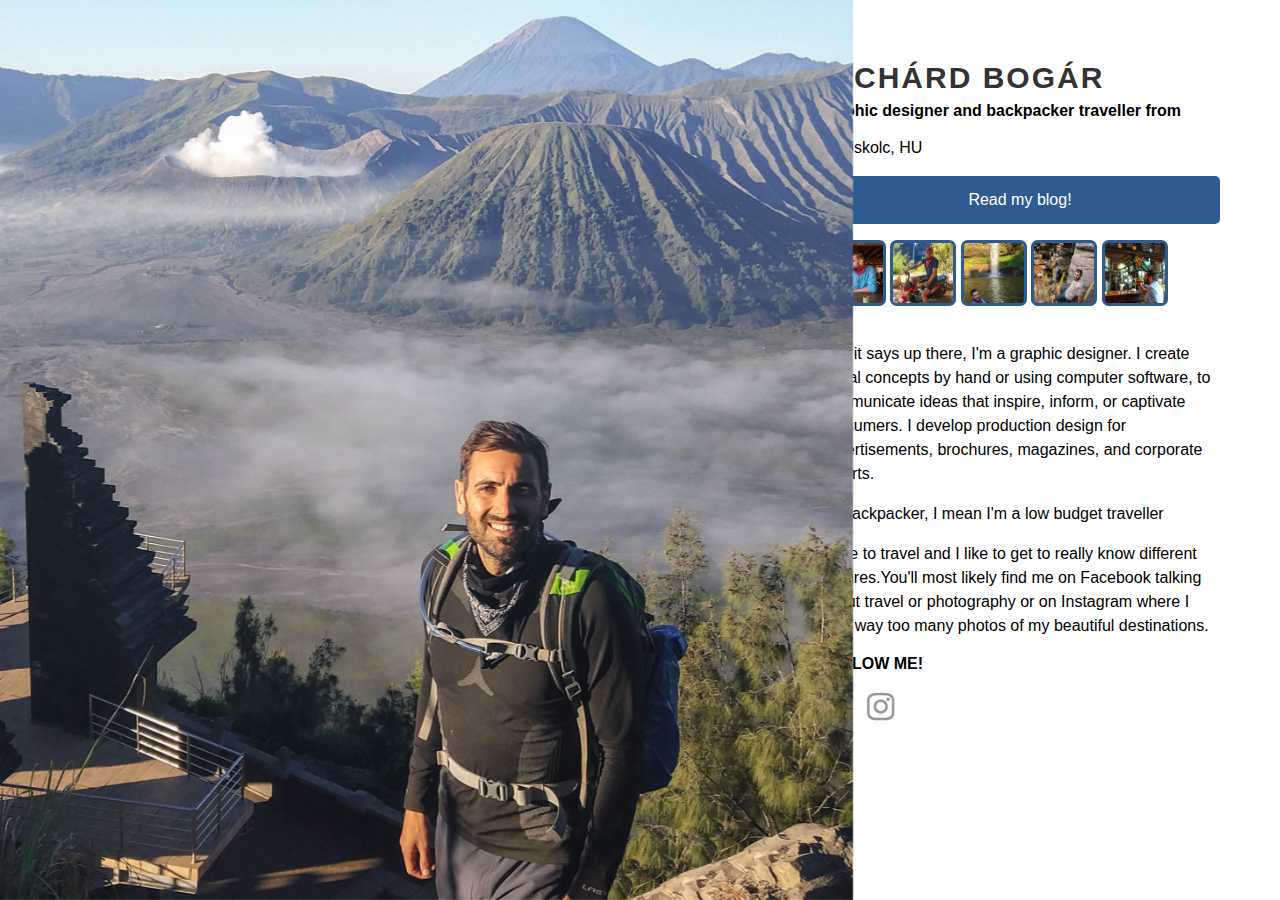
==== index.html @ 62667df3 "rename .html" ====
<!DOCTYPE html>

<html lang="en">
<head>
  <meta charset="utf-8">
  <meta name="viewport" content="width=device-width">
  <title>Richárd Bogár</title>
   <link rel="stylesheet" type="text/css" href="style.css">
   <link href="https://maxcdn.bootstrapcdn.com/font-awesome/4.7.0/css/font-awesome.min.css" rel="stylesheet">
  </head>
  <body>
     <div class="profile-card">
        <div class="head">
          <div class="background-image">
          <section  class="moile-name-headline">
            <h1>Richárd Bogár</h1>
            <h2>graphic designer and backpacker traveller from</h2>
            <p><i class="fa fa-map-marker"></i>Miskolc, HU</p>
          </section>
          </div>
          </div>
        <div class="about">
         <div class="name-headline">
           <h1>Richárd Bogár</h1>
           <h2>graphic designer and backpacker traveller from</h2>
           <p><i class="fa fa-map-marker"></i>Miskolc, HU</p>
           <a href="http://drinkpackerz.hu/" target="_blank" class="button"><span class="button--inner">Read my blog!</span></a>
           <section class="portfolio">
            <ul>
             <li><img src="assets/portfolio1.jpg" alt="portfolio_kep"></li>
             <li><img src="assets/portfolio2.jpg" alt="portfolio_kep"></li>
             <li><img src="assets/portfolio3.jpg" alt="portfolio_kep"></li>
             <li><img src="assets/portfolio4.jpg" alt="portfolio_kep"></li>
             <li><img src="assets/portfolio5.jpg" alt="portfolio_kep"></li>
           </ul>
          </section>
      </div>
        <div class="content">
          <p >Like it says up there, I'm a graphic designer. I create visual concepts by hand or using computer software, to communicate ideas that inspire, inform, or captivate consumers. I develop production design for advertisements, brochures, magazines, and corporate reports.         
           </p>
          <p>By backpacker, I mean I'm a low budget traveller</p>
          <p> I love to travel and I like to get to really know different cultures.You'll most likely find me on Facebook talking about travel or photography or on Instagram where I post way too many photos of my beautiful destinations.</p>
       <section  class="links">
         <h2>FOLLOW ME!</h2>
         <ul>
           <li><a href="https://facebook.com/drinkpackerz" title="Facebook" target="_blank" class="social-icons"><i class="fa fa-facebook-square" aria-hidden="true"></i></a></li>
           <li><a href="https://instagram.com/drinkpackerz/?hl=hu" title="Instagram" target="_blank" class="social-icons"><i class="fa fa-instagram" aria-hidden="true"></i></a></li>
         </ul>
       </section>
     </div>
    </div>
  </div>
  </body>
  </html>
---- style.css ----
html, body {
  margin: 0;
  padding: 0;
  border: 0;
  font-weight: inherit;
  font-style: inherit;
  font-size: 100%;
  font-family: inherit;
  vertical-align: baseline;
  
}



.profile-card {
  width: 100%;
  display: flex;
  justify-content: center;
  align-items: center;
  flex-direction: row;
  flex-wrap: nowrap;
  align-items: stretch;
}

.head {
  flex-grow: 1;
  flex-shrink: 1;
}

/* Big image left */


.background-image {
  background: url('assets/background.jpg');
  background-size: cover;
  background-position: 75% 25%;
  background-repeat: no-repeat;
  width:66.6667%;
  position: fixed;
  min-height: 100%;
} 

/* About */

.about  {
  padding: 0;
  width: 33.3333%;
  box-sizing: border-box;
  flex-grow: 1;
  flex-shrink: 1;
  text-align: left;
  display: flex;
  flex-direction: column;
  justify-content: space-between;
  align-items: stretch;
  margin: 0;
  padding: 60px 60px;
  max-width: 520px;
  font-family: proxima-nova, sans-serif;
}



h1 { 
  font-size: 30px;
  line-height: 1.2;
  text-transform: uppercase;
  letter-spacing: 2px;
  font-weight: 700;
  margin: 0;
  color: #333
}

h2 {
  margin-top: 5px;
  font-size: 16px;
  line-height: 1.2;
  font-weight: 700;
}

p {
  line-height: 150%;
}

/* Button */

.button {
  width: 100%;
  box-sizing: border-box;
  background-color: #305B90;
  border-color: red;
  border-radius: 5px;
  padding: 15px 32px;
  color: white;
  text-align: center;
  text-decoration: none;
  display: inline-block;
  font-size: 16px;
  
}

.button:hover {
  transform: scale(1.1);
}

/* Portfolio and social icons */

ul {
  list-style-type: none;
  padding-left: 0;
 
}

li {
  display: inline;
  text-align: left;
}

.social-icons {
  color: #999;
  font-size: 2em;
}

.social-icons:hover {
  transform: scale(1.5);
  }

i {
  padding-right: 0.5em;
}

i:hover {
  transform: scale(1.5)
}

/* Portfolio*/

img {
  width: 60px;
  height: 60px;
  border-radius: 10%;
  padding: 3px;
  background-color: #305B90;
  transition: all 0.5s ease-in-out;
  object-fit: cover;
  object-position: 100% 50%;
  
}

img:hover {
 transform: scale(3)
}

@media(min-width: 600px){
  
  .moile-name-headline {
   display: none;
   
}
  }

@media(max-width: 600px){

  .background-image {
    width: 100%;
    height: auto;
    position: absolute;
    
     }
  
  .moile-name-headline {
   font-family: proxima-nova, sans-serif;
   color: white;
   text-align: center;
   margin-top: 400px;
   
}
  h1 {
    color: white;
  }
  
  .about {
    margin-top: 400px;
    width: 100% ;
    align-items: center;
    
  }
  
  .name-headline {
    text-align: center;
    margin-top: auto;
    color: white;
  }
  
}
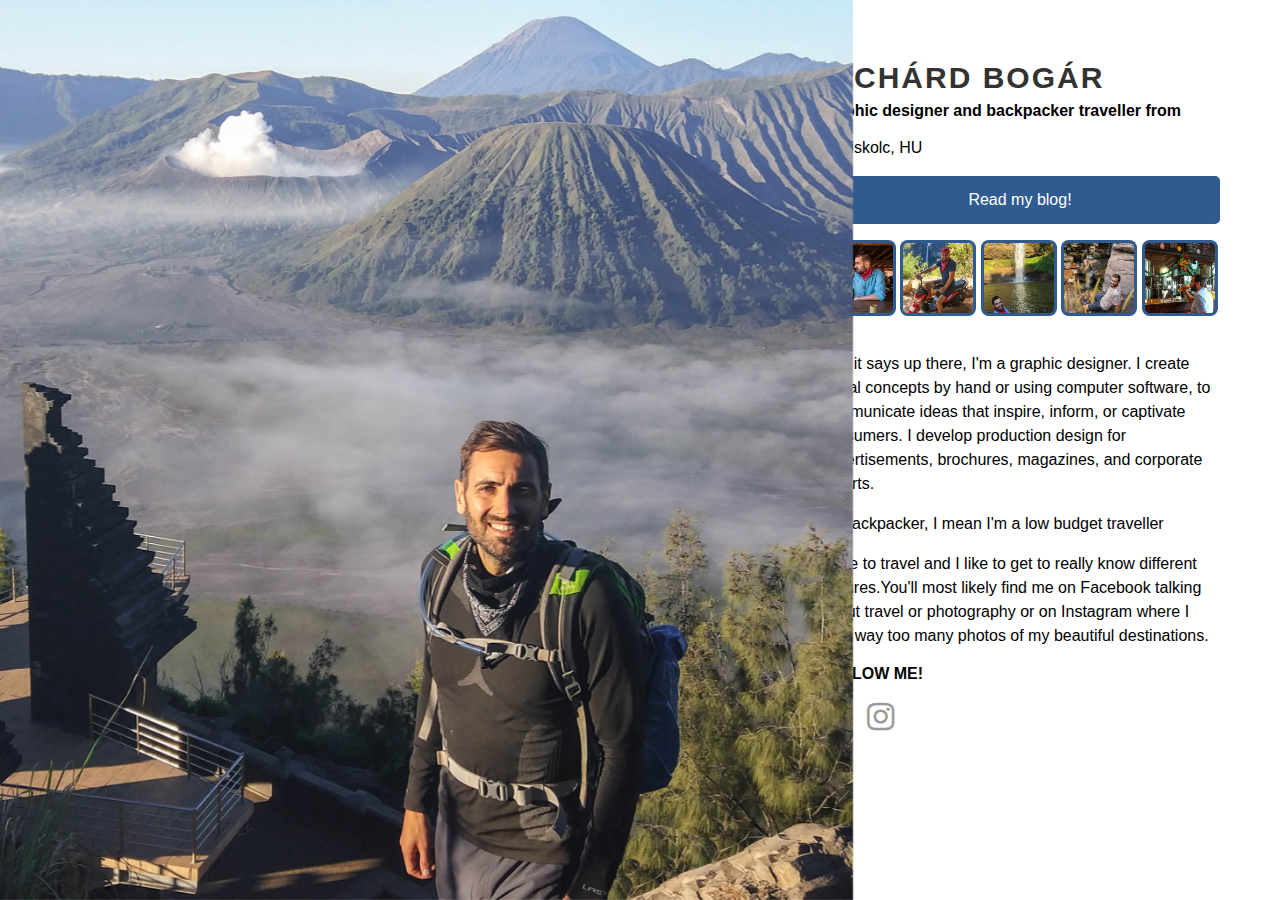
==== commit 6f26eb4b: "add a gallery page" ====
--- a/index.html
+++ b/index.html
@@ -12,7 +12,7 @@
      <div class="profile-card">
         <div class="head">
           <div class="background-image">
-          <section  class="moile-name-headline">
+          <section  class="mobile-name-headline">
             <h1>Richárd Bogár</h1>
             <h2>graphic designer and backpacker traveller from</h2>
             <p><i class="fa fa-map-marker"></i>Miskolc, HU</p>
@@ -27,11 +27,11 @@
            <a href="http://drinkpackerz.hu/" target="_blank" class="button"><span class="button--inner">Read my blog!</span></a>
            <section class="portfolio">
             <ul>
-             <li><img src="assets/portfolio1.jpg" alt="portfolio_kep"></li>
-             <li><img src="assets/portfolio2.jpg" alt="portfolio_kep"></li>
-             <li><img src="assets/portfolio3.jpg" alt="portfolio_kep"></li>
-             <li><img src="assets/portfolio4.jpg" alt="portfolio_kep"></li>
-             <li><img src="assets/portfolio5.jpg" alt="portfolio_kep"></li>
+             <li><a href="gallery.html" target="_blank"><img src="assets/portfolio1.jpg" alt="portfolio_kep"></a></li>
+              <li><a href="gallery.html" target="_blank"><img src="assets/portfolio2.jpg" alt="portfolio_kep"></a></li>
+              <li><a href="gallery.html" target="_blank"><img src="assets/portfolio3.jpg" alt="portfolio_kep"></a></li>
+              <li><a href="gallery.html" target="_blank"><img src="assets/portfolio4.jpg" alt="portfolio_kep"></a></li>
+              <li><a href="gallery.html" target="_blank"><img src="assets/portfolio5.jpg" alt="portfolio_kep"></a></li>
            </ul>
           </section>
       </div>
--- a/style.css
+++ b/style.css
@@ -108,12 +108,13 @@
 ul {
   list-style-type: none;
   padding-left: 0;
- 
+  
 }
 
 li {
   display: inline;
   text-align: left;
+  
 }
 
 .social-icons {
@@ -136,8 +137,8 @@
 /* Portfolio*/
 
 img {
-  width: 60px;
-  height: 60px;
+  width: 70px;
+  height: 70px;
   border-radius: 10%;
   padding: 3px;
   background-color: #305B90;
@@ -148,12 +149,12 @@
 }
 
 img:hover {
- transform: scale(3)
+ transform: scale(1.5)
 }
 
 @media(min-width: 600px){
   
-  .moile-name-headline {
+  .mobile-name-headline {
    display: none;
    
 }
@@ -168,11 +169,11 @@
     
      }
   
-  .moile-name-headline {
+  .mobile-name-headline {
    font-family: proxima-nova, sans-serif;
    color: white;
    text-align: center;
-   margin-top: 400px;
+   margin-top: 550px;
    
 }
   h1 {
@@ -180,7 +181,7 @@
   }
   
   .about {
-    margin-top: 400px;
+    margin-top: 600px;
     width: 100% ;
     align-items: center;
     
@@ -192,6 +193,10 @@
     color: white;
   }
   
-}
-  
-  +  img {
+    width: 55px;
+    height:55px;
+  }
+}
+  
+  
